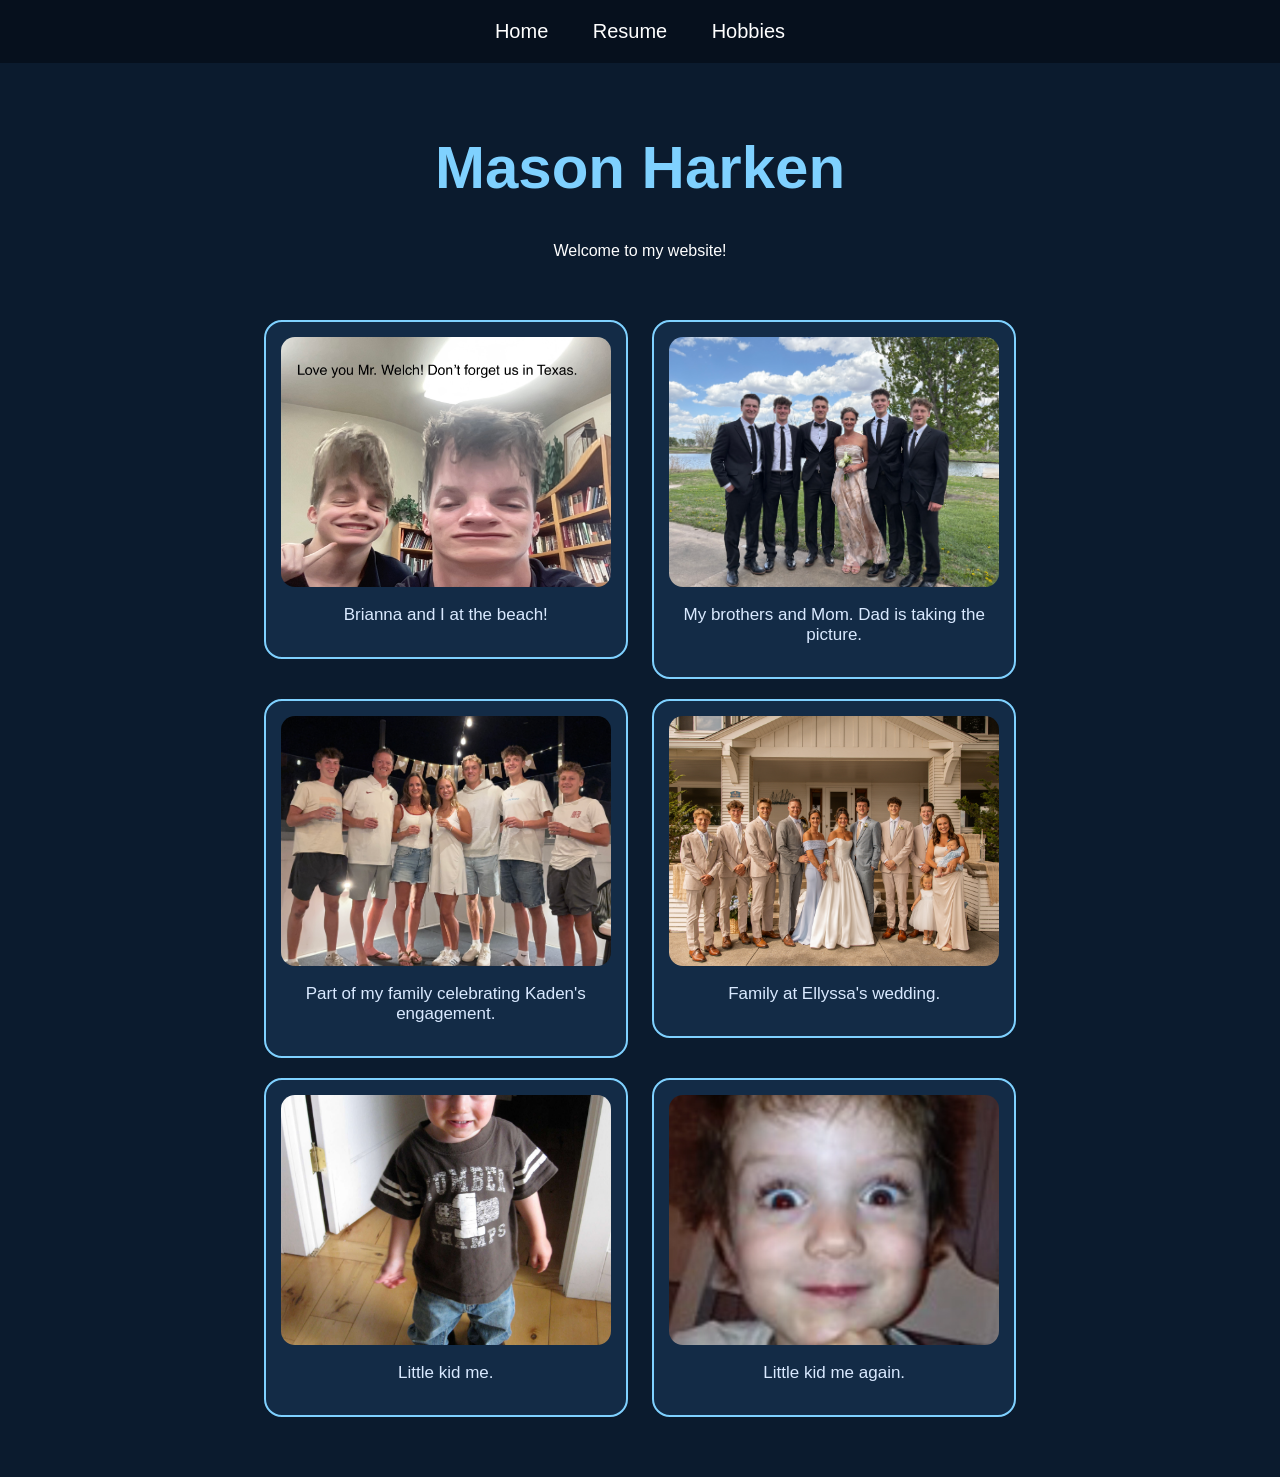
==== index.html @ eead0fd8 "Initial commit" ====
<!DOCTYPE html>
<html>
<head>
    <title>Home</title>

    <style>

        body {
            background-color: #0b1b2e;
            color: white;
            font-family: Arial, sans-serif;
            text-align: center;
            margin: 0;
        }

        nav {
            background-color: #06101d;
            padding: 20px;
        }

        nav a {
            color: white;
            text-decoration: none;
            margin: 20px;
            font-size: 20px;
        }

        h1 {
            color: #7fd1ff;
            font-size: 60px;
            margin-top: 70px;
        }

        .gallery {
            width: 90%;
            max-width: 1100px;
            margin: 50px auto;
        }

        .photo-card {
            width: 30%;
            display: inline-block;
            vertical-align: top;
            margin: 10px;
            background-color: #132b46;
            padding: 15px;
            border-radius: 18px;
            border: 2px solid #7fd1ff;
        }

        .photo-card img {
            width: 100%;
            height: 250px;
            object-fit: cover;
            border-radius: 14px;
        }

        .photo-caption {
            margin-top: 14px;
            font-size: 17px;
            color: #d9e9ff;
        }

    </style>
</head>

<body>

    <nav>
        <a href="index.html">Home</a>
        <a href="resume.html">Resume</a>
        <a href="hobbies.html">Hobbies</a>
    </nav>

    <h1>Mason Harken</h1>

    <p>Welcome to my website!</p>

    <div class="gallery">

        <div class="photo-card">
            <img src="brianna.jpg" alt="Friends">
            <p class="photo-caption">Brianna and I at the beach!</p>
        </div>

        <div class="photo-card">
            <img src="family.jpeg" alt="Family">
            <p class="photo-caption">My brothers and Mom. Dad is taking the picture.</p>
        </div>

        <div class="photo-card">
            <img src="IMG_0446.JPG" alt="Family">
            <p class="photo-caption">Part of my family celebrating Kaden's engagement.</p>
        </div>

        <div class="photo-card">
            <img src="IMG_1795.JPG" alt="Family">
            <p class="photo-caption">Family at Ellyssa's wedding.</p>
        </div>

        <div class="photo-card">
            <img src="IMG_0056.JPG" alt="Family">
            <p class="photo-caption">Little kid me.</p>
        </div>

        <div class="photo-card">
            <img src="IMG_2334.PNG" alt="Family">
            <p class="photo-caption">Little kid me again.</p>
        </div>

    </div>

</body>
</html>
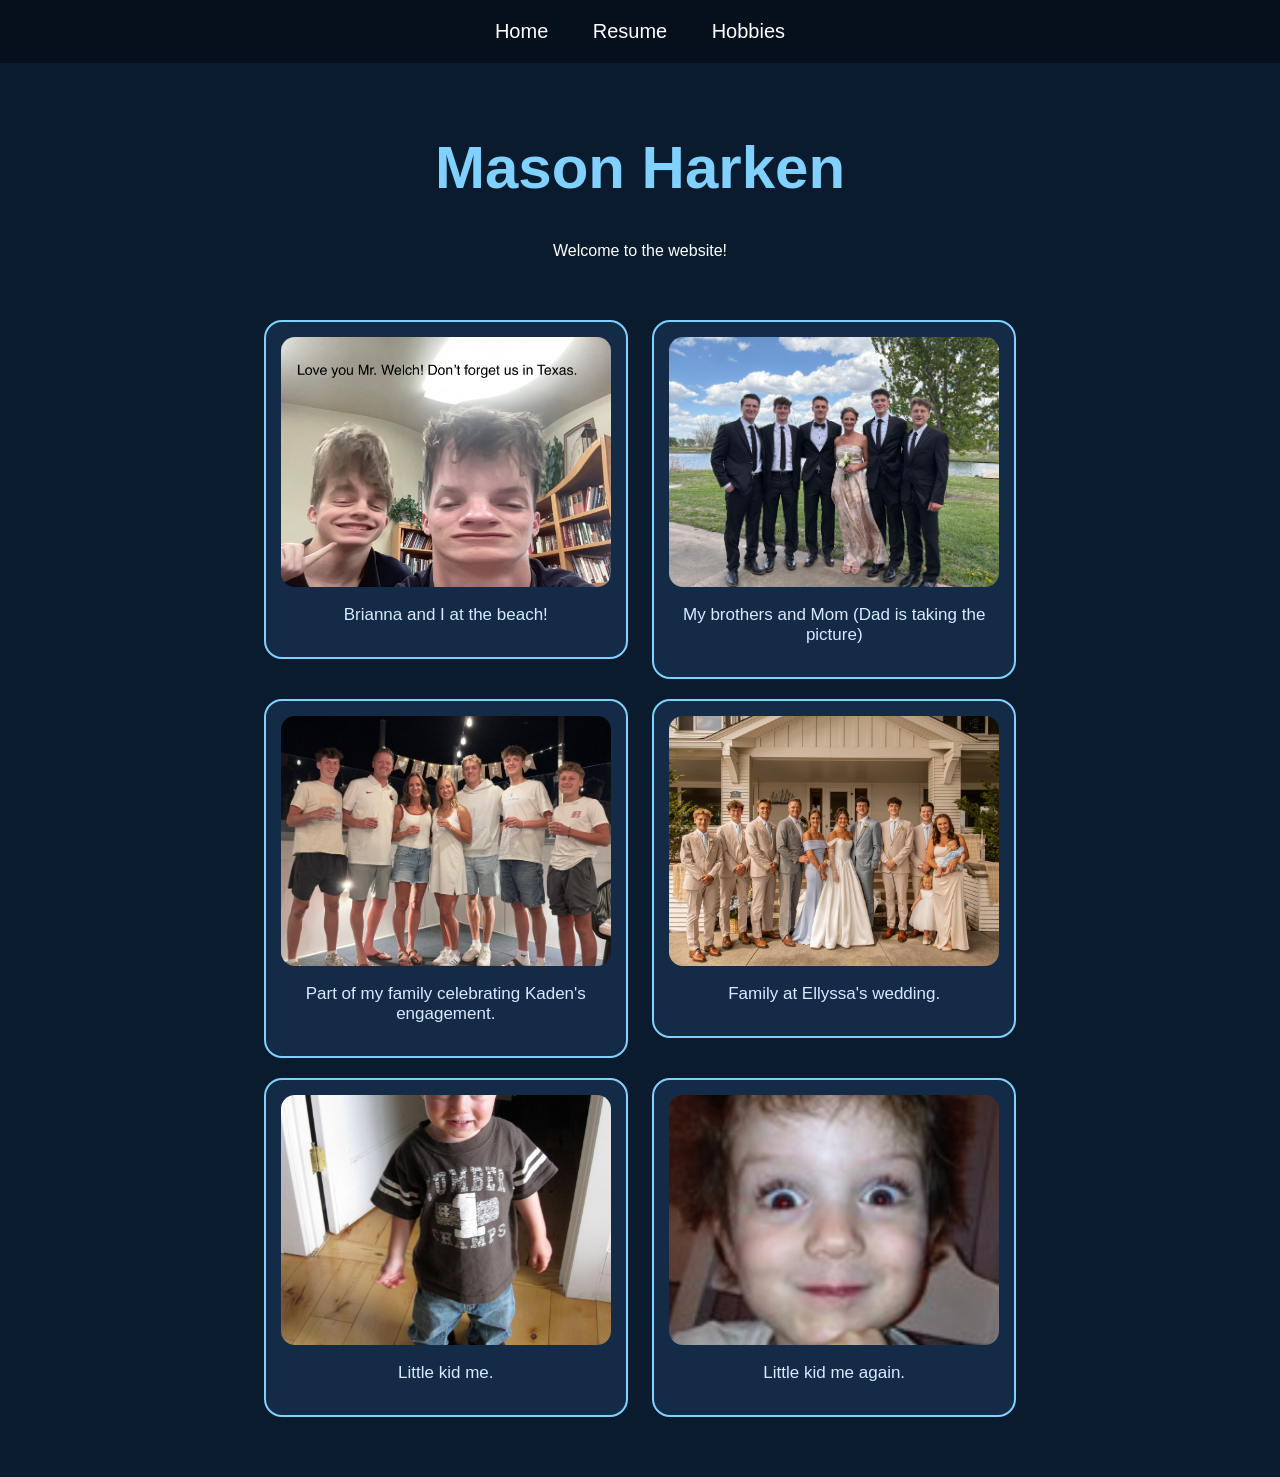
==== commit 9e16a925: "Update welcome message and photo caption text" ====
--- a/index.html
+++ b/index.html
@@ -74,7 +74,7 @@
 
     <h1>Mason Harken</h1>
 
-    <p>Welcome to my website!</p>
+    <p>Welcome to the website!</p>
 
     <div class="gallery">
 
@@ -85,7 +85,7 @@
 
         <div class="photo-card">
             <img src="family.jpeg" alt="Family">
-            <p class="photo-caption">My brothers and Mom. Dad is taking the picture.</p>
+            <p class="photo-caption">My brothers and Mom (Dad is taking the picture)</p>
         </div>
 
         <div class="photo-card">
@@ -111,4 +111,4 @@
     </div>
 
 </body>
-</html>+</html>
